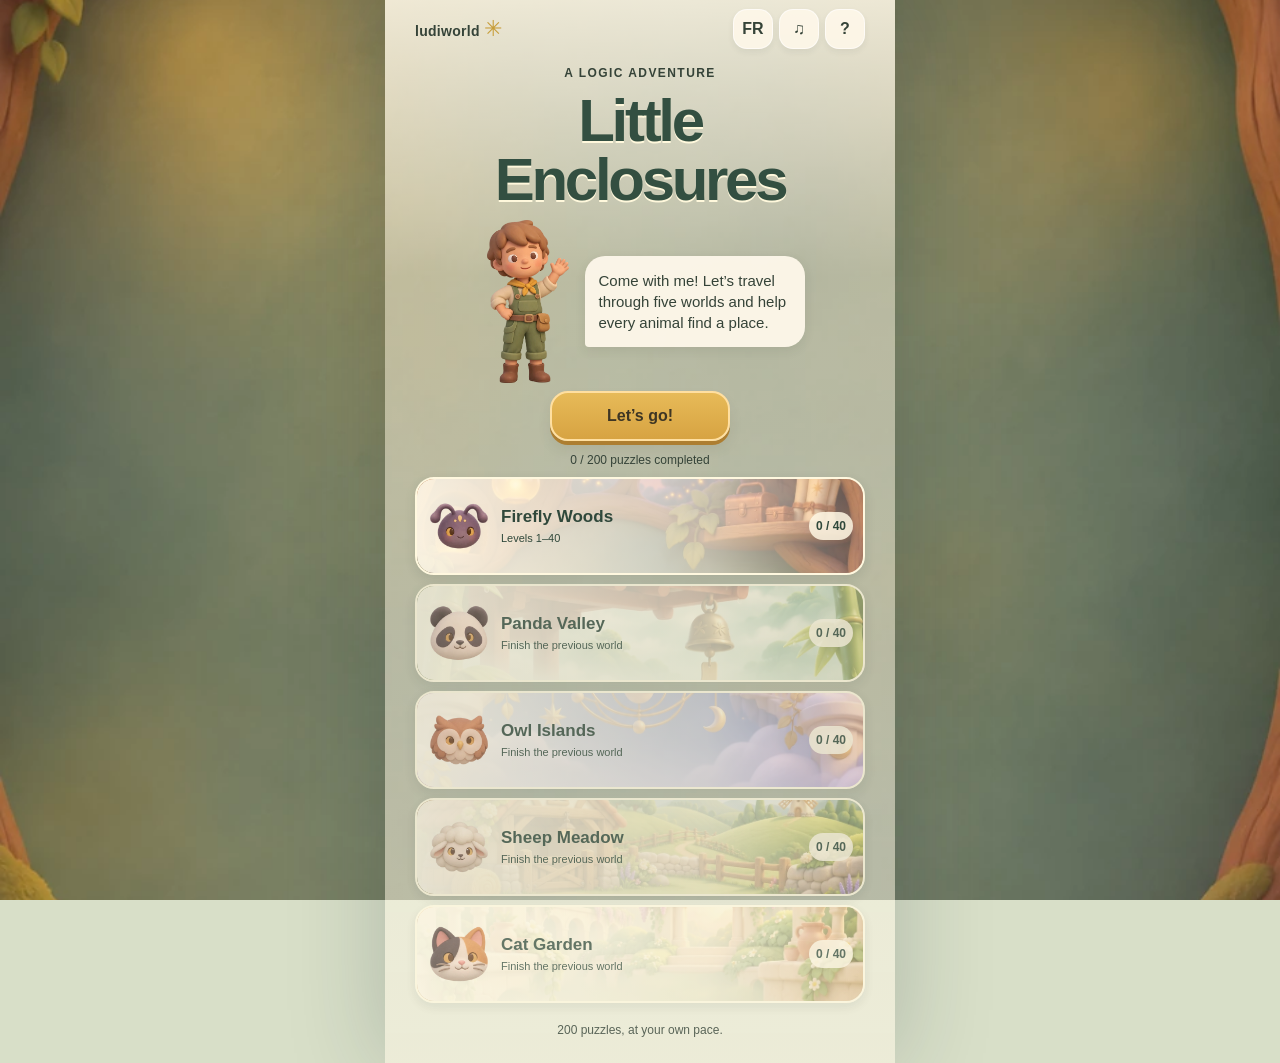
==== docs/index.html @ 740d6bfe "Les Petits Enclos : 200 puzzles, cinq mondes et quarante visages" ====
<!doctype html>
<html lang="fr">
<head>
  <meta charset="utf-8">
  <meta name="viewport" content="width=device-width,initial-scale=1,viewport-fit=cover">
  <meta name="theme-color" content="#657c62">
  <meta name="description" content="200 énigmes dans cinq mondes. Un animal par ligne, colonne et enclos.">
  <title>Les Petits Enclos · Ludiworld</title>
  <link rel="icon" href="icon-192.png">
  <link rel="apple-touch-icon" href="icon-192.png">
  <link rel="manifest" href="manifest.webmanifest">
  <link rel="stylesheet" href="style.css">
  <script defer src="ludi.js"></script>
  <script defer src="levels.js"></script>
  <script defer src="logic.js"></script>
  <script defer src="state.js"></script>
  <script defer src="app.js"></script>
</head>
<body>
  <main id="app">
    <nav class="topbar"><span class="brand">ludiworld <i aria-hidden="true">✳</i></span><div><button id="language" class="small">EN</button><button id="sound" class="small" aria-label="Son">♪</button><button id="help" class="small" aria-label="Règles">?</button></div></nav>
    <section id="home" class="screen">
      <header class="title"><p data-t="eyebrow">Une aventure de logique</p><h1 data-t="title">Les Petits<br>Enclos</h1></header>
      <div class="story"><img class="boy" src="assets/berger.webp" alt=""><p data-t="story">Viens avec moi ! On traverse cinq mondes pour aider chaque animal à trouver sa place.</p></div>
      <button id="continue" class="primary"></button><p id="total" class="total"></p>
      <div id="worlds" class="worlds"></div>
      <p class="quiet" data-t="quiet">200 énigmes, à ton rythme.</p>
    </section>
    <section id="play" class="screen" hidden>
      <header class="hud"><button id="map" class="small" aria-label="Mondes">‹</button><div><p id="worldName"></p><h1><span data-t="level">Niveau</span> <b id="number"></b><small>/ 200</small></h1></div><span id="counter"></span></header>
      <div class="rules-mini"><span data-t="row">1 par ligne</span><span data-t="column">1 par colonne</span><span data-t="region">1 par enclos</span></div>
      <p class="apart" data-t="apart">Sans se toucher, même par un coin.</p>
      <div class="board-frame"><div id="board" role="grid" aria-label="Enclos"></div></div>
      <div id="inventory" class="inventory" aria-label="Animaux à placer"></div>
      <p id="feedback" class="feedback" aria-live="polite"></p>
      <p class="gesture" data-t="gesture">Appui : × · Double appui : animal · Glisse : ×</p>
      <div class="actions"><button id="undo"><b aria-hidden="true">↶</b><span data-t="undo">Annuler</span></button><button id="reset"><b aria-hidden="true">↻</b><span data-t="reset">Reprendre</span></button><button id="hint"><b aria-hidden="true">✧</b><span data-t="hint">Indice</span></button></div>
      <div class="keeper"><img src="assets/berger.webp" alt=""><span data-t="keeper">À chacun sa petite place.</span></div>
    </section>
  </main>
  <dialog id="info"><button class="close" data-close aria-label="Fermer">×</button><div id="infoContent"></div><button class="primary" data-close data-t="ok">D’accord</button></dialog>
  <dialog id="levels"><button class="close" data-close aria-label="Fermer">×</button><h2 id="levelTitle"></h2><div id="levelList" class="level-list"></div></dialog>
  <dialog id="victory"><img class="victory-boy" src="assets/berger.webp" alt=""><h2 id="winTitle"></h2><p id="winText"></p><div id="winHeads" class="win-heads"></div><button id="next" class="primary" data-t="next">Continuer</button><button id="winMap" class="text-button" data-t="worlds">Les cinq mondes</button><button id="replay" class="text-button" data-t="reset">Reprendre</button></dialog>
  <dialog id="pause"><h2 data-t="pause">Petite pause</h2><p data-t="paused">Ta grille est gardée.</p></dialog>
  <noscript>Active JavaScript pour jouer. / Enable JavaScript to play.</noscript>
</body>
</html>
---- docs/style.css ----
:root {font-family:'Trebuchet MS','Segoe UI',sans-serif;color:#354338;background:#d8dfc8;font-synthesis:none;font-size:16px}
*{box-sizing:border-box}body{margin:0}button{font:inherit;cursor:pointer;touch-action:manipulation;-webkit-tap-highlight-color:transparent}button:disabled{opacity:.48;cursor:default}button:focus-visible{outline:3px solid #3671a3;outline-offset:2px}[hidden]{display:none!important}
body{background:#d8dfc8 url('assets/lucioles.webp') center/cover fixed}body::before{content:'';position:fixed;inset:0;background:#152b3c45;z-index:-1}
#app{max-width:510px;min-height:100dvh;margin:auto;background:linear-gradient(#fff8e6e0,#fff8e675 26%,#fff8e682);box-shadow:0 0 90px #172b3038;padding:env(safe-area-inset-top) 18px env(safe-area-inset-bottom)}
.topbar{height:58px;display:flex;justify-content:space-between;align-items:center;gap:8px}.topbar>div{display:flex;gap:6px}.brand{font-weight:bold;letter-spacing:.02em;font-size:14px}.brand i{color:#c79d38;font-size:22px;font-style:normal}.embedded .brand{visibility:hidden}.small{min-width:40px;min-height:40px;background:#fff9ebdb;border:1px solid #ffffff9c;border-radius:14px;color:#354338;font-weight:bold;box-shadow:0 3px 6px #24393212}
.screen{padding-bottom:22px}.title{text-align:center}.title p{font-size:12px;letter-spacing:.12em;text-transform:uppercase;font-weight:bold;margin:8px 0 12px}.title h1{font-size:clamp(42px,11vw,60px);line-height:.98;letter-spacing:-.055em;margin:0;color:#334f41;text-shadow:0 2px #fff8dc}
.story{display:flex;align-items:center;justify-content:center;gap:4px;max-width:390px;margin:10px auto 6px}.boy{width:105px;height:163px;object-fit:contain;align-self:end}.story p{max-width:220px;padding:14px;border-radius:20px 20px 20px 4px;background:#fff9eced;font-size:15px;line-height:1.4;box-shadow:0 4px 12px #25312415}
.primary{display:block;background:linear-gradient(#e7ba58,#d7a342);color:#3e3624;border:2px solid #ffdfa0;border-radius:18px;padding:13px 22px;font-weight:bold;min-height:50px;box-shadow:0 4px 0 #ad7e31,0 8px 14px #34291214;margin:8px auto 12px;min-width:180px}.primary:hover{filter:brightness(1.04)}.total,.quiet{font-size:12px;text-align:center}.total{margin:10px}.quiet{opacity:.8;margin:20px 0 4px}
.worlds{display:grid;gap:9px}.world-card{position:relative;background-size:cover;background-position:center 15%;height:90px;border:2px solid #fff8df;border-radius:19px;isolation:isolate;overflow:hidden;color:#30483b;display:flex;align-items:center;padding:10px;text-align:left;box-shadow:0 4px 12px #172f291c}.world-card::before{content:'';position:absolute;inset:0;z-index:-1;background:linear-gradient(90deg,#fff9e9f2,#fff9e9ad 65%,#fff9e93c)}.world-card img{width:64px;height:64px;object-fit:contain;margin-right:10px}.world-card strong{font-size:17px;display:block}.world-card small{display:block;font-size:11px;margin-top:5px}.world-card .world-progress{margin-left:auto;background:#fff7e4db;border-radius:30px;padding:7px;font-size:12px;font-weight:bold;white-space:nowrap}.world-card:disabled{opacity:.72}
.hud{display:flex;align-items:center;gap:10px;min-height:72px}.hud>div{flex:1}.hud p{font-size:11px;font-weight:bold;letter-spacing:.04em;margin:0 0 3px}.hud h1{font-size:25px;margin:0;letter-spacing:-.04em}.hud h1 small{font-size:12px;margin-left:6px;font-weight:normal;letter-spacing:0}.hud #counter{font-weight:bold;font-size:14px;background:#fff9e6de;border-radius:16px;padding:9px;white-space:nowrap}
.rules-mini{display:flex;justify-content:space-around;gap:3px;border-radius:13px;padding:11px 5px;background:#fff9e9ed;font-size:12px;font-weight:bold;box-shadow:0 3px 9px #3044390c}.apart{text-align:center;font-size:12px;font-weight:bold;margin:10px 0 12px}.board-frame{padding:7px;border-radius:19px;background:#fff8e8;border:1px solid #fffdf5;box-shadow:0 6px 0 #b9ac8c,0 10px 24px #293d3440}
#board{display:grid;grid-template-columns:repeat(var(--n),minmax(0,1fr));grid-template-rows:repeat(var(--n),minmax(0,1fr));aspect-ratio:1;border-radius:11px;overflow:hidden;touch-action:none;user-select:none;-webkit-user-select:none;position:relative}
.cell{position:relative;display:flex;align-items:center;justify-content:center;border:0;border-radius:0;min-width:0;min-height:0;padding:0;background:var(--color);box-shadow:inset 1px 1px #ffffff30,inset -1px -1px #30433812;touch-action:none;outline-offset:-3px!important}
.cell::before{content:'';position:absolute;inset:0;pointer-events:none;border-style:solid;border-color:#fff8e8;border-width:var(--edges)}.cell img{width:88%;height:88%;object-fit:contain;pointer-events:none;filter:drop-shadow(0 2px 1px #43352435)}.cell .cross{position:relative;width:30%;height:30%;pointer-events:none}.cross::before,.cross::after{content:'';position:absolute;left:43%;top:0;width:15%;height:100%;border-radius:3px;background:#4c535ac9;transform:rotate(45deg)}.cross::after{transform:rotate(-45deg)}
.inventory{display:flex;justify-content:center;gap:3px;margin:17px 0 2px;min-height:49px}.head-choice{width:clamp(32px,9vw,48px);height:48px;border:2px solid transparent;border-radius:14px;background:#fff8e596;position:relative;padding:2px;min-width:0}.head-choice img{width:100%;height:100%;object-fit:contain}.head-choice.selected{border-color:#3f7963;background:#fff7d9}.head-choice.placed{opacity:.42}.head-choice.placed::after{content:'✓';position:absolute;right:0;bottom:-1px;color:#204f37;font-size:13px;font-weight:bold;background:#fff8e9;border-radius:50%;width:17px;height:17px}
.feedback{min-height:30px;font-size:12px;line-height:1.3;text-align:center;margin:3px auto;max-width:340px;font-weight:bold}.gesture{font-size:10px;text-align:center;margin:2px 0 11px;color:#3c473f}.actions{display:flex;gap:8px;justify-content:center}.actions button{border:1px solid #fff8e7;background:#fff8e8eb;border-radius:17px;min-height:57px;flex:1;max-width:125px;display:flex;flex-direction:column;align-items:center;justify-content:center;gap:2px;box-shadow:0 4px 0 #bdaf8e;color:#3f5045;font-size:11px;font-weight:bold}.actions b{font-size:23px;line-height:1}.actions #hint{background:#f6dda1}.keeper{display:flex;align-items:center;justify-content:center;gap:9px;margin:15px 0 0;font-size:11px;font-weight:bold}.keeper img{height:65px;width:40px;object-fit:contain}.keeper span{padding:10px 12px;background:#fff8e6d9;border-radius:15px 15px 15px 0}
dialog{max-width:min(90vw,440px);width:440px;max-height:88dvh;overflow:auto;border:2px solid #fff8e3;border-radius:26px;background:#fff8e9;color:#354338;box-shadow:0 20px 90px #122b3859;padding:27px 25px 22px;text-align:center}dialog::backdrop{background:#112a3b88;backdrop-filter:blur(4px)}dialog h2{font-size:27px;line-height:1.1;letter-spacing:-.035em;margin:7px 0 18px}dialog p{font-size:15px;line-height:1.5}.close{position:absolute;top:7px;right:9px;border:0;background:transparent;font-size:29px;color:#566754;min-width:38px;min-height:38px}.rule-list{text-align:left;padding-left:23px;line-height:1.6;font-size:15px}.rule-list li{margin:10px 0}.info-note{font-size:12px!important;opacity:.8}.level-list{display:grid;grid-template-columns:repeat(5,1fr);gap:8px}.level-list button{aspect-ratio:1;border:1px solid #d7c7a6;background:#f0e6ce;border-radius:12px;color:#465846;font-weight:bold}.level-list button.done{background:#a9c8ac}.level-list button.current{border:3px solid #426c56}.victory-boy{height:155px}.win-heads{display:flex;justify-content:center;gap:2px;margin:15px 0 22px}.win-heads img{width:calc(100% / 8);max-width:48px;object-fit:contain}.text-button{display:block;margin:18px auto 0;border:0;background:transparent;text-decoration:underline;color:#47634d;font-size:13px}#pause{pointer-events:none}
@media(min-width:700px){#app{padding-left:30px;padding-right:30px}.world-card{height:98px}.title h1{font-size:60px}.hud{min-height:80px}}
@media(max-height:780px) and (max-width:600px){.topbar{height:48px}.hud{min-height:58px}.apart{margin:7px 0}.inventory{margin-top:13px;min-height:43px}.head-choice{height:42px}.keeper{display:none}.feedback{min-height:27px}.actions button{min-height:51px}.screen{padding-bottom:12px}}
@media(prefers-reduced-motion:no-preference){.cell img{animation:arrive .18s ease-out}@keyframes arrive{from{transform:scale(.8)}to{transform:scale(1)}}}
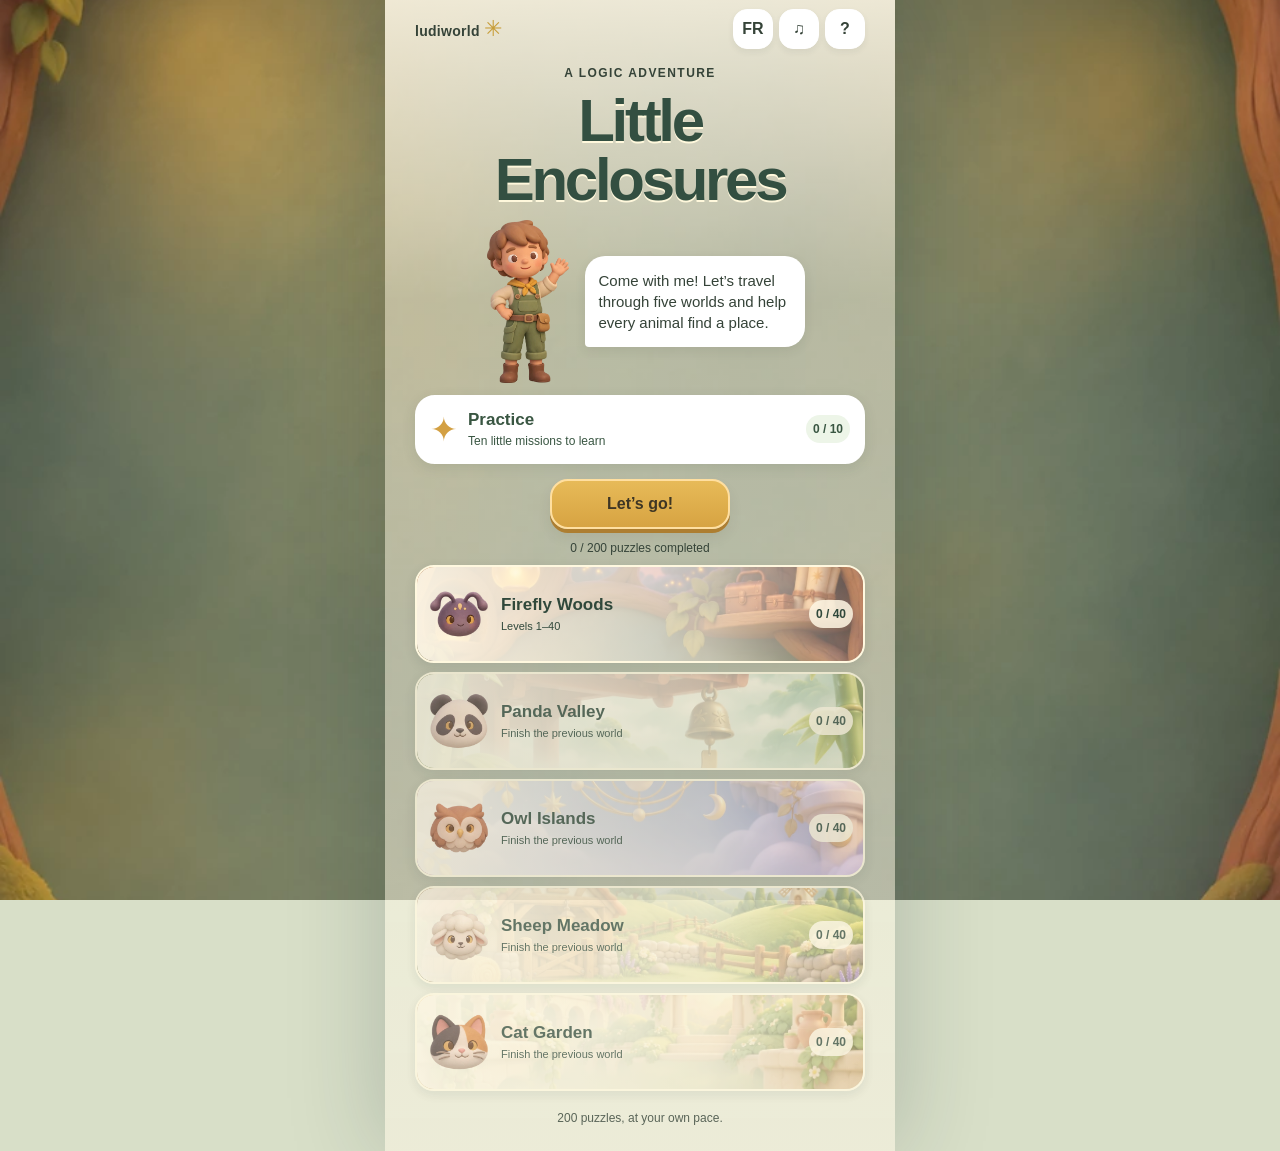
==== commit f6cf6e90: "Cases arrondies sur blanc et dix missions d'entrainement" ====
--- a/docs/index.html
+++ b/docs/index.html
@@ -14,6 +14,7 @@
   <script defer src="levels.js"></script>
   <script defer src="logic.js"></script>
   <script defer src="state.js"></script>
+  <script defer src="training.js"></script>
   <script defer src="app.js"></script>
 </head>
 <body>
@@ -22,26 +23,30 @@
     <section id="home" class="screen">
       <header class="title"><p data-t="eyebrow">Une aventure de logique</p><h1 data-t="title">Les Petits<br>Enclos</h1></header>
       <div class="story"><img class="boy" src="assets/berger.webp" alt=""><p data-t="story">Viens avec moi ! On traverse cinq mondes pour aider chaque animal à trouver sa place.</p></div>
+      <button id="training" class="training-entry"><span class="training-symbol" aria-hidden="true">✦</span><span><strong data-t="training">Entraînement</strong><small id="trainingSummary"></small></span><b id="trainingCount"></b></button>
       <button id="continue" class="primary"></button><p id="total" class="total"></p>
       <div id="worlds" class="worlds"></div>
       <p class="quiet" data-t="quiet">200 énigmes, à ton rythme.</p>
     </section>
     <section id="play" class="screen" hidden>
       <header class="hud"><button id="map" class="small" aria-label="Mondes">‹</button><div><p id="worldName"></p><h1><span data-t="level">Niveau</span> <b id="number"></b><small>/ 200</small></h1></div><span id="counter"></span></header>
-      <div class="rules-mini"><span data-t="row">1 par ligne</span><span data-t="column">1 par colonne</span><span data-t="region">1 par enclos</span></div>
+      <section id="trainingCard" class="training-card" hidden aria-live="polite"><p id="trainingProgress"></p><h2 id="trainingTitle"></h2><p id="trainingInstruction"></p><div id="trainingValidated" hidden><span data-t="missionDone">Mission réussie !</span><button id="trainingNext" class="mission-next" data-t="nextMission">Mission suivante</button></div></section>
+      <div class="run-score"><button id="starHelp" aria-label="Étoiles"><span id="stars" class="stars" aria-hidden="true"></span><span id="errors"></span><span class="score-help" aria-hidden="true">ⓘ</span></button></div>
+      <div class="rules-mini"><button data-rule="row"><span class="mini-rule row-icon" aria-hidden="true"></span><span data-t="row">1 par ligne</span></button><button data-rule="column"><span class="mini-rule column-icon" aria-hidden="true"></span><span data-t="column">1 par colonne</span></button><button data-rule="region"><span class="mini-rule region-icon" aria-hidden="true"></span><span data-t="region">1 par enclos</span></button></div>
       <p class="apart" data-t="apart">Sans se toucher, même par un coin.</p>
-      <div class="board-frame"><div id="board" role="grid" aria-label="Enclos"></div></div>
+      <div class="board-frame"><div id="board" role="grid" aria-label="Enclos"></div><div id="effects" aria-hidden="true"></div></div>
       <div id="inventory" class="inventory" aria-label="Animaux à placer"></div>
       <p id="feedback" class="feedback" aria-live="polite"></p>
-      <p class="gesture" data-t="gesture">Appui : × · Double appui : animal · Glisse : ×</p>
+      <p class="gesture" data-t="gesture">Appui long ou double : animal · Glisse : ×</p>
       <div class="actions"><button id="undo"><b aria-hidden="true">↶</b><span data-t="undo">Annuler</span></button><button id="reset"><b aria-hidden="true">↻</b><span data-t="reset">Reprendre</span></button><button id="hint"><b aria-hidden="true">✧</b><span data-t="hint">Indice</span></button></div>
       <div class="keeper"><img src="assets/berger.webp" alt=""><span data-t="keeper">À chacun sa petite place.</span></div>
     </section>
   </main>
   <dialog id="info"><button class="close" data-close aria-label="Fermer">×</button><div id="infoContent"></div><button class="primary" data-close data-t="ok">D’accord</button></dialog>
   <dialog id="levels"><button class="close" data-close aria-label="Fermer">×</button><h2 id="levelTitle"></h2><div id="levelList" class="level-list"></div></dialog>
-  <dialog id="victory"><img class="victory-boy" src="assets/berger.webp" alt=""><h2 id="winTitle"></h2><p id="winText"></p><div id="winHeads" class="win-heads"></div><button id="next" class="primary" data-t="next">Continuer</button><button id="winMap" class="text-button" data-t="worlds">Les cinq mondes</button><button id="replay" class="text-button" data-t="reset">Reprendre</button></dialog>
+  <dialog id="victory"><img class="victory-boy" src="assets/berger.webp" alt=""><h2 id="winTitle"></h2><div id="winStars" class="stars win-stars"></div><p id="winScore"></p><p id="winText"></p><div id="winHeads" class="win-heads"></div><button id="next" class="primary" data-t="next">Continuer</button><button id="winMap" class="text-button" data-t="worlds">Les cinq mondes</button><button id="replay" class="text-button" data-t="reset">Reprendre</button></dialog>
   <dialog id="pause"><h2 data-t="pause">Petite pause</h2><p data-t="paused">Ta grille est gardée.</p></dialog>
+  <dialog id="mistake" aria-labelledby="errorTitle" aria-describedby="errorRule"><span class="mistake-sign" aria-hidden="true">!</span><h2 id="errorTitle" data-t="errorTitle">Regarde la règle</h2><p id="errorMessage"></p><div id="errorDrawing" aria-hidden="true"></div><p id="errorRule"></p><button id="ackError" class="primary" data-t="errorOK">J’ai compris</button></dialog>
   <noscript>Active JavaScript pour jouer. / Enable JavaScript to play.</noscript>
 </body>
 </html>
--- a/docs/style.css
+++ b/docs/style.css
@@ -11,10 +11,132 @@
 .rules-mini{display:flex;justify-content:space-around;gap:3px;border-radius:13px;padding:11px 5px;background:#fff9e9ed;font-size:12px;font-weight:bold;box-shadow:0 3px 9px #3044390c}.apart{text-align:center;font-size:12px;font-weight:bold;margin:10px 0 12px}.board-frame{padding:7px;border-radius:19px;background:#fff8e8;border:1px solid #fffdf5;box-shadow:0 6px 0 #b9ac8c,0 10px 24px #293d3440}
 #board{display:grid;grid-template-columns:repeat(var(--n),minmax(0,1fr));grid-template-rows:repeat(var(--n),minmax(0,1fr));aspect-ratio:1;border-radius:11px;overflow:hidden;touch-action:none;user-select:none;-webkit-user-select:none;position:relative}
 .cell{position:relative;display:flex;align-items:center;justify-content:center;border:0;border-radius:0;min-width:0;min-height:0;padding:0;background:var(--color);box-shadow:inset 1px 1px #ffffff30,inset -1px -1px #30433812;touch-action:none;outline-offset:-3px!important}
-.cell::before{content:'';position:absolute;inset:0;pointer-events:none;border-style:solid;border-color:#fff8e8;border-width:var(--edges)}.cell img{width:88%;height:88%;object-fit:contain;pointer-events:none;filter:drop-shadow(0 2px 1px #43352435)}.cell .cross{position:relative;width:30%;height:30%;pointer-events:none}.cross::before,.cross::after{content:'';position:absolute;left:43%;top:0;width:15%;height:100%;border-radius:3px;background:#4c535ac9;transform:rotate(45deg)}.cross::after{transform:rotate(-45deg)}
+.cell img{width:88%;height:88%;object-fit:contain;pointer-events:none;filter:drop-shadow(0 2px 1px #43352435)}.cell .cross{position:relative;width:30%;height:30%;pointer-events:none}.cross::before,.cross::after{content:'';position:absolute;left:43%;top:0;width:15%;height:100%;border-radius:3px;background:#4c535ac9;transform:rotate(45deg)}.cross::after{transform:rotate(-45deg)}
 .inventory{display:flex;justify-content:center;gap:3px;margin:17px 0 2px;min-height:49px}.head-choice{width:clamp(32px,9vw,48px);height:48px;border:2px solid transparent;border-radius:14px;background:#fff8e596;position:relative;padding:2px;min-width:0}.head-choice img{width:100%;height:100%;object-fit:contain}.head-choice.selected{border-color:#3f7963;background:#fff7d9}.head-choice.placed{opacity:.42}.head-choice.placed::after{content:'✓';position:absolute;right:0;bottom:-1px;color:#204f37;font-size:13px;font-weight:bold;background:#fff8e9;border-radius:50%;width:17px;height:17px}
 .feedback{min-height:30px;font-size:12px;line-height:1.3;text-align:center;margin:3px auto;max-width:340px;font-weight:bold}.gesture{font-size:10px;text-align:center;margin:2px 0 11px;color:#3c473f}.actions{display:flex;gap:8px;justify-content:center}.actions button{border:1px solid #fff8e7;background:#fff8e8eb;border-radius:17px;min-height:57px;flex:1;max-width:125px;display:flex;flex-direction:column;align-items:center;justify-content:center;gap:2px;box-shadow:0 4px 0 #bdaf8e;color:#3f5045;font-size:11px;font-weight:bold}.actions b{font-size:23px;line-height:1}.actions #hint{background:#f6dda1}.keeper{display:flex;align-items:center;justify-content:center;gap:9px;margin:15px 0 0;font-size:11px;font-weight:bold}.keeper img{height:65px;width:40px;object-fit:contain}.keeper span{padding:10px 12px;background:#fff8e6d9;border-radius:15px 15px 15px 0}
 dialog{max-width:min(90vw,440px);width:440px;max-height:88dvh;overflow:auto;border:2px solid #fff8e3;border-radius:26px;background:#fff8e9;color:#354338;box-shadow:0 20px 90px #122b3859;padding:27px 25px 22px;text-align:center}dialog::backdrop{background:#112a3b88;backdrop-filter:blur(4px)}dialog h2{font-size:27px;line-height:1.1;letter-spacing:-.035em;margin:7px 0 18px}dialog p{font-size:15px;line-height:1.5}.close{position:absolute;top:7px;right:9px;border:0;background:transparent;font-size:29px;color:#566754;min-width:38px;min-height:38px}.rule-list{text-align:left;padding-left:23px;line-height:1.6;font-size:15px}.rule-list li{margin:10px 0}.info-note{font-size:12px!important;opacity:.8}.level-list{display:grid;grid-template-columns:repeat(5,1fr);gap:8px}.level-list button{aspect-ratio:1;border:1px solid #d7c7a6;background:#f0e6ce;border-radius:12px;color:#465846;font-weight:bold}.level-list button.done{background:#a9c8ac}.level-list button.current{border:3px solid #426c56}.victory-boy{height:155px}.win-heads{display:flex;justify-content:center;gap:2px;margin:15px 0 22px}.win-heads img{width:calc(100% / 8);max-width:48px;object-fit:contain}.text-button{display:block;margin:18px auto 0;border:0;background:transparent;text-decoration:underline;color:#47634d;font-size:13px}#pause{pointer-events:none}
 @media(min-width:700px){#app{padding-left:30px;padding-right:30px}.world-card{height:98px}.title h1{font-size:60px}.hud{min-height:80px}}
 @media(max-height:780px) and (max-width:600px){.topbar{height:48px}.hud{min-height:58px}.apart{margin:7px 0}.inventory{margin-top:13px;min-height:43px}.head-choice{height:42px}.keeper{display:none}.feedback{min-height:27px}.actions button{min-height:51px}.screen{padding-bottom:12px}}
 @media(prefers-reduced-motion:no-preference){.cell img{animation:arrive .18s ease-out}@keyframes arrive{from{transform:scale(.8)}to{transform:scale(1)}}}
+
+/* Un même contour opaque pour toutes les cases. */
+#board{isolation:isolate;background:#617765}
+.cell{box-shadow:inset 0 0 0 1px #71816c}
+.cell img{z-index:1;width:91%;height:91%}
+.cell:active{filter:brightness(1.045)}
+.cell.error-attempt{background:linear-gradient(#ff8e7a99,#ffb29b70),var(--color)}
+.cell:focus-visible{z-index:3}
+.cell .cross{z-index:1;width:32%;height:32%}
+.cross::before,.cross::after{background:#42574dda;box-shadow:0 1px #fff6}
+.board-frame{position:relative}
+#effects{position:absolute;inset:0;pointer-events:none;z-index:5;overflow:visible}
+.cell-effect{position:absolute;display:grid;place-items:center;pointer-events:none}
+.ghost-head{width:78%;height:78%;object-fit:contain;opacity:.6;filter:sepia(.2)}
+.error-badge{position:absolute;right:4%;top:3%;width:24px;height:24px;border-radius:50%;background:#a84439;color:#fff9ea;border:2px solid #fff9ea;text-align:center;line-height:20px;font-size:16px;box-shadow:0 2px 4px #42262945}
+.success-ring{position:absolute;inset:5%;border:3px solid #fff6af;border-radius:50%;box-shadow:0 0 0 2px #75a16c55}
+.spark{position:absolute;left:50%;top:50%;width:6px;height:6px;margin:-3px;border-radius:2px;background:#ffe495;box-shadow:0 0 2px #fff8d7;transform:rotate(var(--angle)) translateX(var(--distance))}
+.hold-indicator{position:absolute;width:88%;height:88%;inset:6%;z-index:4;overflow:visible;pointer-events:none;transform:rotate(-90deg)}
+.hold-indicator circle{fill:none;stroke-width:4}
+.hold-track{stroke:#fff8ddbb}.hold-progress{stroke:#3d775a;stroke-dasharray:1;stroke-dashoffset:0;animation:hold-progress var(--hold-fill,300ms) linear}
+.holding{filter:brightness(1.06)}
+.run-score{display:flex;justify-content:center;margin:-3px 0 7px;min-height:29px}
+#starHelp{display:flex;align-items:center;justify-content:center;gap:10px;padding:3px 11px;border:1px solid #fffae7;background:#fff9e4e8;border-radius:30px;min-height:29px;color:#4e5e48;font-size:11px;font-weight:bold}
+.stars{display:inline-flex;gap:3px;line-height:1;color:#d69b28;font-size:24px;white-space:nowrap}
+.star{display:inline-block;-webkit-text-stroke:.55px #906c29;filter:drop-shadow(0 1px 0 #fff8cc)}
+.star.empty{color:#c6c8b9;-webkit-text-stroke:.55px #8f9d89;filter:none}
+.score-help{font-size:14px;opacity:.7}
+.rules-mini{padding:5px 3px;gap:4px}
+.rules-mini button{display:flex;align-items:center;justify-content:center;gap:4px;flex:1;background:transparent;border:0;color:inherit;padding:2px 0;min-height:34px;font-weight:bold;font-size:11px}
+.mini-rule{display:inline-flex;width:24px;height:24px;flex-shrink:0}.mini-rule svg{width:100%;height:100%}
+.apart{margin:7px 0 10px}
+.feedback{display:flex;align-items:center;justify-content:center;min-height:34px;max-width:none;border-radius:13px;padding:4px 8px;font-size:12px;margin:4px 0;transition:background-color .12s,color .12s}
+.feedback[data-tone=error]{background:#fff0e6ef;color:#9b342e;box-shadow:inset 0 0 0 1px #b2533a69;font-size:16px;line-height:1.35;min-height:50px}
+.feedback[data-tone=error]::before{content:'!';display:grid;place-items:center;width:20px;height:20px;flex-shrink:0;margin-right:7px;border-radius:50%;background:#a84439;color:#fff7e8}
+.feedback[data-tone=success]{background:#e8f5d8ed;color:#3d6b42;box-shadow:inset 0 0 0 1px #7499665c}
+.feedback[data-tone=success]::before{content:'✓';margin-right:6px;font-weight:bold;font-size:17px}
+.gesture{font-size:11px;line-height:1.35;margin:4px 0 11px}
+.head-choice{transition:transform .13s,background-color .13s,opacity .16s}
+.head-choice.selected{transform:translateY(-3px);box-shadow:0 3px 0 #4b765b33}
+.head-choice.placed{transform:scale(.9)}
+.level-list button{display:flex;flex-direction:column;justify-content:center;align-items:center;gap:2px}.level-list small{font-size:10px}.level-stars{color:#906921;letter-spacing:1px}
+.win-stars{font-size:47px;display:flex;justify-content:center;gap:9px;margin:12px auto}.star-example{font-size:35px}
+#winScore{font-size:13px;margin:0 0 15px}
+.rule-cards{display:grid;grid-template-columns:1fr 1fr;gap:10px;margin:16px 0 22px}
+.rule-cards section{background:#eee7d6;border-radius:15px;padding:9px 7px}
+.rule-cards h3{font-size:13px;margin:1px 0 8px}.rule-cards p{font-size:12px;line-height:1.35;margin:8px 0 2px}
+.rule-drawing{display:grid;grid-template-columns:repeat(4,1fr);grid-template-rows:repeat(4,1fr);width:min(100%,110px);aspect-ratio:1;position:relative;margin:auto;border:2px solid #71816a;border-radius:7px;overflow:hidden;background:#65775d;gap:1px}
+.rule-drawing i{background:#f8f0db;display:grid;place-items:center;min-width:0;min-height:0;font-style:normal}.rule-drawing .rule-active{background:#a9c8aa}.rule-drawing.region .rule-active{background:#dfb767}.rule-drawing .rule-animal{position:relative}.rule-drawing img{width:96%;height:96%;object-fit:contain}.rule-drawing span{font-size:20px;color:#506e56;line-height:1}
+.rule-drawing.touch .rule-active{background:#edaf96}.touch-no{position:absolute;left:43%;top:43%;background:#a84439;border-radius:50%;width:19px;height:19px;font-size:14px;line-height:19px;color:#fff7e4;box-shadow:0 0 0 2px #fff4dc}
+.gesture-drawings{display:flex;gap:7px;justify-content:center;margin:13px 0}.gesture-drawings>span{flex:1;font-size:11px;background:#eee7d6;border-radius:13px;padding:9px 3px}.gesture-drawings b{display:block;font-size:24px;color:#497259;margin-bottom:5px}
+.primary,.small,.actions button,.world-card,.level-list button{transition:transform .1s,filter .1s,box-shadow .1s}
+button:active:not(:disabled){transform:translateY(2px) scale(.98)}.cell:active:not(:disabled){transform:none}
+@keyframes hold-progress{from{stroke-dashoffset:1}to{stroke-dashoffset:0}}
+@media(prefers-reduced-motion:no-preference){
+  .cell img{animation:animal-plop .32s cubic-bezier(.2,.7,.3,1.25)}
+  .cross{animation:cross-pop .14s ease-out}
+  .cell-effect.error{animation:error-wiggle .34s ease-in-out,fx-fade .7s ease-out forwards}
+  .success-ring{animation:success-ring .5s ease-out forwards}
+  .spark{animation:spark-out .55s ease-out forwards}
+  .win-stars .star{animation:star-pop .5s cubic-bezier(.2,.7,.3,1.4) both}
+  .win-stars .star:nth-child(2){animation-delay:.1s}.win-stars .star:nth-child(3){animation-delay:.2s}
+  #victory[open]{animation:victory-in .28s ease-out}
+}
+@keyframes animal-plop{0%{transform:scale(.55,.7) translateY(-7px)}60%{transform:scale(1.1,.93)}100%{transform:scale(1)}}
+@keyframes cross-pop{from{transform:scale(.65);opacity:.4}to{transform:scale(1);opacity:1}}
+@keyframes error-wiggle{0%,100%{transform:translateX(0)}25%{transform:translateX(-4px) rotate(-5deg)}75%{transform:translateX(4px) rotate(5deg)}}
+@keyframes fx-fade{0%,65%{opacity:1}100%{opacity:0}}
+@keyframes success-ring{from{transform:scale(.65);opacity:1}to{transform:scale(1.35);opacity:0}}
+@keyframes spark-out{from{transform:rotate(var(--angle)) translateX(8px) scale(.7);opacity:1}to{transform:rotate(var(--angle)) translateX(var(--distance)) scale(.2);opacity:0}}
+@keyframes star-pop{from{transform:scale(.2) rotate(-15deg);opacity:0}to{transform:scale(1);opacity:1}}
+@keyframes victory-in{from{transform:translateY(12px) scale(.97);opacity:0}to{transform:none;opacity:1}}
+@media(max-height:920px){.keeper{display:none}}
+@media(max-height:800px){.topbar{height:46px}.hud{min-height:57px}.inventory{margin-top:13px;min-height:43px}.head-choice{height:42px}.screen{padding-bottom:12px}}
+@media(max-height:720px){.run-score{margin-bottom:4px}.hud{min-height:51px}.apart{margin:5px 0 7px}.inventory{margin-top:12px}.gesture{margin:1px 0 7px;font-size:10px}.actions button{min-height:48px}.board-frame{width:min(100%,calc(100dvh - 325px));margin-inline:auto}.rules-mini{padding:2px}.feedback{min-height:33px}.head-choice{height:38px}}
+@media(max-width:360px){#app{padding-left:12px;padding-right:12px}.rules-mini button{font-size:10px;gap:2px}.mini-rule{width:22px;height:22px}.hud h1{font-size:23px}.world-card strong{font-size:15px}}
+@media(prefers-reduced-motion:reduce){*,*::before,*::after{scroll-behavior:auto!important;transition:none!important}.hold-progress{animation:none}.spark{display:none}.cell-effect{opacity:.85}}
+@media(max-height:700px) and (orientation:portrait){
+  .topbar{height:40px}.small{min-height:35px;min-width:36px}.hud{min-height:45px}.hud h1{font-size:22px}.hud p{font-size:10px}.run-score{margin-bottom:3px}.rules-mini button{min-height:25px}.mini-rule{width:20px;height:20px}.apart{font-size:10px;margin:4px 0 6px}.board-frame{width:min(100%,calc(100dvh - 305px))}.inventory{min-height:36px;margin:11px 0 0}.head-choice{height:36px}.gesture{display:none}.actions button{min-height:44px}.feedback{margin:4px 0 8px;font-size:11px}
+}
+@media(orientation:landscape) and (max-height:600px) and (min-width:600px){
+  #app{max-width:900px;padding-inline:20px}.topbar{height:44px}#play{display:grid;grid-template-columns:minmax(230px,1fr) minmax(260px,1fr);column-gap:24px;padding-bottom:8px;align-items:start}.hud{grid-column:2;grid-row:1;min-height:42px}.run-score{grid-column:2;grid-row:2;margin:0 0 4px}.rules-mini{grid-column:2;grid-row:3;padding:2px}.rules-mini button{min-height:27px}.apart{grid-column:2;grid-row:4;margin:4px 0}.board-frame{grid-column:1;grid-row:1/span 9;width:min(100%,calc(100dvh - 75px));align-self:start}.inventory{grid-column:2;grid-row:5;margin:7px 0 0;min-height:38px}.head-choice{height:38px}.feedback{grid-column:2;grid-row:6;margin:4px 0;min-height:34px}.gesture{grid-column:2;grid-row:7;margin:1px 0 7px}.actions{grid-column:2;grid-row:8}.actions button{min-height:46px}.keeper{display:none}
+}
+#mistake{border-color:#fff4d9;padding:26px 24px 22px}
+.mistake-sign{display:grid;place-items:center;width:45px;height:45px;margin:0 auto 13px;border-radius:50%;background:#b35b42;color:#fff8e9;font-size:29px;font-weight:bold;box-shadow:0 3px 0 #864a3930}
+#mistake h2{font-size:29px;margin:0 0 12px}
+#errorMessage{font-size:17px;line-height:1.4;margin:0 0 18px;color:#6a5544}
+#mistake #errorRule{font-size:24px;font-weight:bold;line-height:1.35;color:#354f3d;margin:18px 0 23px}
+#errorDrawing:empty{display:none}
+#errorDrawing .rule-drawing{width:124px}
+#mistake .primary{width:100%;font-size:18px;min-height:54px;margin-bottom:5px}
+@media(max-height:650px){#mistake{padding:18px 20px}.mistake-sign{width:35px;height:35px;font-size:24px;margin-bottom:9px}#mistake h2{font-size:25px}#mistake #errorRule{font-size:22px;margin:12px 0 18px}#errorMessage{font-size:15px;margin-bottom:12px}#errorDrawing .rule-drawing{width:94px}}
+
+/* Des carreaux doux et des espaces blancs, sans trait de séparation. */
+.board-frame{padding:10px;background:#fff;border:0;border-radius:25px;box-shadow:0 5px 20px #28423324}
+#board{gap:clamp(4px,1.5vw,8px);background:#fff;border-radius:15px}
+.cell{border-radius:clamp(6px,2vw,13px);box-shadow:none}
+.cell img{width:94%;height:94%}
+.cell .cross{width:35%;height:35%}
+.small,.rules-mini,.head-choice,.actions button,dialog,.story p,.keeper span,#starHelp,.hud #counter{background-color:#fff;border-color:#fff}
+.actions #hint{background:#fff}.actions button{box-shadow:0 3px 8px #28423316}
+.head-choice.selected{background:#fff;box-shadow:0 0 0 2px #78a17e33}
+.head-choice.placed::after{background:#fff}
+.rule-drawing{border:0;background:#fff;gap:3px;padding:3px;border-radius:10px}
+.rule-drawing i{background:#edf3eb;border-radius:4px}
+.gesture-drawings>span,.rule-cards section{background:#f4f8f1}
+#mistake{border-color:#fff}
+.training-entry{display:flex;align-items:center;gap:10px;width:100%;margin:12px 0 15px;padding:13px;border:2px solid #fff;border-radius:20px;background:#fff;color:#395642;text-align:left;box-shadow:0 4px 14px #2842331b}
+.training-entry strong,.training-entry small{display:block}.training-entry strong{font-size:17px}.training-entry small{font-size:12px;margin-top:4px}.training-entry>b{margin-left:auto;white-space:nowrap;font-size:12px;padding:7px;background:#edf5e8;border-radius:20px}.training-symbol{font-size:33px;color:#d3a043}
+.training-card{background:#fff;border-radius:20px;padding:12px 15px;margin:4px 0 13px;box-shadow:0 4px 12px #28423315}
+#trainingProgress{font-size:11px;font-weight:bold;letter-spacing:.06em;text-transform:uppercase;color:#6a805f;margin:0 0 5px}
+#trainingTitle{font-size:21px;line-height:1.15;letter-spacing:-.03em;margin:0 0 6px}
+#trainingInstruction{font-size:14px;line-height:1.4;margin:0;min-height:40px}
+#trainingValidated{display:flex;align-items:center;justify-content:space-between;gap:8px;min-height:42px}
+#trainingValidated>span{font-size:13px;font-weight:bold;color:#477347}#trainingValidated>span::before{content:'✓ ';font-size:19px}
+.mission-next{min-height:42px;border:0;border-radius:13px;padding:9px 12px;background:#e4b65b;color:#423a26;font-size:13px;font-weight:bold}
+.training-card.done{background:#f7fff3}
+.training-mode .run-score,.training-mode .rules-mini,.training-mode .apart,.training-mode .gesture,.training-mode .keeper{display:none}
+.training-mode.training-basics #hint{display:none}
+.training-mode .cell.training-focus{box-shadow:inset 0 0 0 3px #bf9345}
+.training-mode .cell.training-focus::after{content:'';position:absolute;inset:4px;border:1px dashed #fff9db;border-radius:9px;pointer-events:none}
+@media(max-height:720px) and (orientation:portrait){.training-mode .board-frame{width:min(100%,calc(100dvh - 340px))}.training-card{padding:10px 12px;margin-bottom:10px}#trainingTitle{font-size:18px}#trainingInstruction{font-size:12px;min-height:36px}.training-mode .feedback{min-height:26px}}
+@media(orientation:landscape) and (max-height:600px) and (min-width:600px){.training-card{grid-column:2;grid-row:2/span 3;margin:3px 0 7px;padding:9px 12px}#trainingInstruction{font-size:12px;min-height:34px}#trainingTitle{font-size:18px}.training-mode .inventory{grid-row:5}.training-mode .feedback{grid-row:6}.training-mode .actions{grid-row:8}}
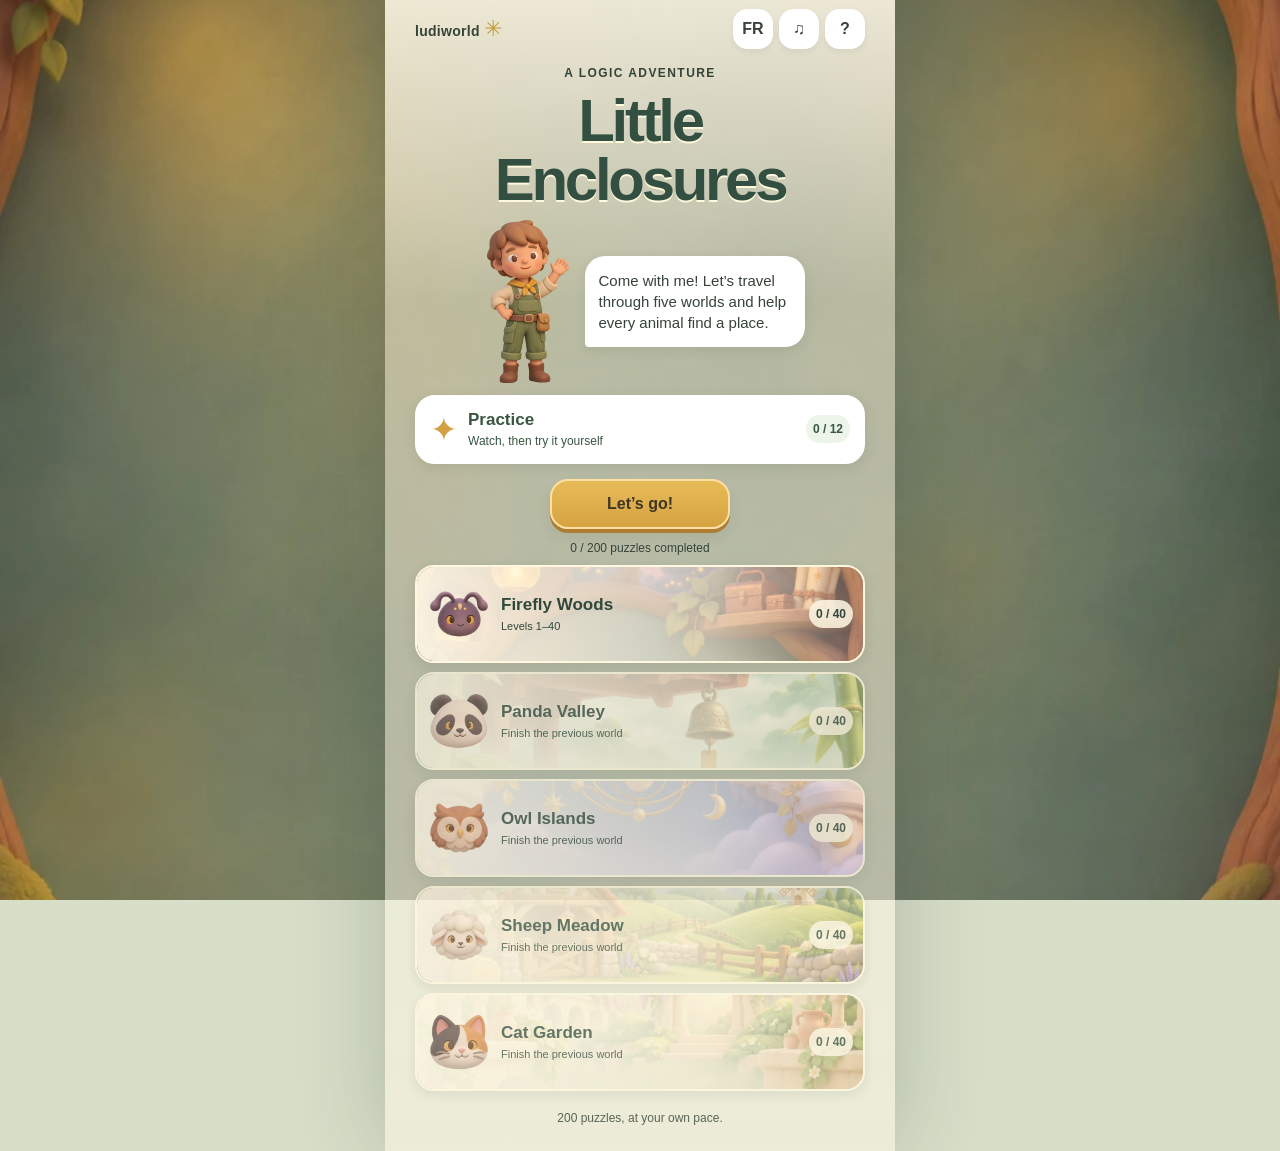
==== commit 2a3a2646: "Double tap uniquement et tutoriel guide sur grilles progressives" ====
--- a/docs/index.html
+++ b/docs/index.html
@@ -30,11 +30,11 @@
     </section>
     <section id="play" class="screen" hidden>
       <header class="hud"><button id="map" class="small" aria-label="Mondes">‹</button><div><p id="worldName"></p><h1><span data-t="level">Niveau</span> <b id="number"></b><small>/ 200</small></h1></div><span id="counter"></span></header>
-      <section id="trainingCard" class="training-card" hidden aria-live="polite"><p id="trainingProgress"></p><h2 id="trainingTitle"></h2><p id="trainingInstruction"></p><div id="trainingValidated" hidden><span data-t="missionDone">Mission réussie !</span><button id="trainingNext" class="mission-next" data-t="nextMission">Mission suivante</button></div></section>
+      <section id="trainingCard" class="training-card" hidden aria-live="polite"><p id="trainingProgress"></p><h2 id="trainingTitle"></h2><p id="trainingInstruction"></p><button id="trainingTry" class="mission-next" hidden>À toi de jouer</button><div id="trainingValidated" hidden><span data-t="missionDone">Mission réussie !</span><button id="trainingNext" class="mission-next" data-t="nextMission">Mission suivante</button></div></section>
       <div class="run-score"><button id="starHelp" aria-label="Étoiles"><span id="stars" class="stars" aria-hidden="true"></span><span id="errors"></span><span class="score-help" aria-hidden="true">ⓘ</span></button></div>
       <div class="rules-mini"><button data-rule="row"><span class="mini-rule row-icon" aria-hidden="true"></span><span data-t="row">1 par ligne</span></button><button data-rule="column"><span class="mini-rule column-icon" aria-hidden="true"></span><span data-t="column">1 par colonne</span></button><button data-rule="region"><span class="mini-rule region-icon" aria-hidden="true"></span><span data-t="region">1 par enclos</span></button></div>
       <p class="apart" data-t="apart">Sans se toucher, même par un coin.</p>
-      <div class="board-frame"><div id="board" role="grid" aria-label="Enclos"></div><div id="effects" aria-hidden="true"></div></div>
+      <div class="board-frame"><div id="board" role="grid" aria-label="Enclos"></div><div id="effects" aria-hidden="true"></div><div id="guideLayer" aria-hidden="true"></div></div>
       <div id="inventory" class="inventory" aria-label="Animaux à placer"></div>
       <p id="feedback" class="feedback" aria-live="polite"></p>
       <p class="gesture" data-t="gesture">Appui long ou double : animal · Glisse : ×</p>
--- a/docs/style.css
+++ b/docs/style.css
@@ -9,7 +9,7 @@
 .worlds{display:grid;gap:9px}.world-card{position:relative;background-size:cover;background-position:center 15%;height:90px;border:2px solid #fff8df;border-radius:19px;isolation:isolate;overflow:hidden;color:#30483b;display:flex;align-items:center;padding:10px;text-align:left;box-shadow:0 4px 12px #172f291c}.world-card::before{content:'';position:absolute;inset:0;z-index:-1;background:linear-gradient(90deg,#fff9e9f2,#fff9e9ad 65%,#fff9e93c)}.world-card img{width:64px;height:64px;object-fit:contain;margin-right:10px}.world-card strong{font-size:17px;display:block}.world-card small{display:block;font-size:11px;margin-top:5px}.world-card .world-progress{margin-left:auto;background:#fff7e4db;border-radius:30px;padding:7px;font-size:12px;font-weight:bold;white-space:nowrap}.world-card:disabled{opacity:.72}
 .hud{display:flex;align-items:center;gap:10px;min-height:72px}.hud>div{flex:1}.hud p{font-size:11px;font-weight:bold;letter-spacing:.04em;margin:0 0 3px}.hud h1{font-size:25px;margin:0;letter-spacing:-.04em}.hud h1 small{font-size:12px;margin-left:6px;font-weight:normal;letter-spacing:0}.hud #counter{font-weight:bold;font-size:14px;background:#fff9e6de;border-radius:16px;padding:9px;white-space:nowrap}
 .rules-mini{display:flex;justify-content:space-around;gap:3px;border-radius:13px;padding:11px 5px;background:#fff9e9ed;font-size:12px;font-weight:bold;box-shadow:0 3px 9px #3044390c}.apart{text-align:center;font-size:12px;font-weight:bold;margin:10px 0 12px}.board-frame{padding:7px;border-radius:19px;background:#fff8e8;border:1px solid #fffdf5;box-shadow:0 6px 0 #b9ac8c,0 10px 24px #293d3440}
-#board{display:grid;grid-template-columns:repeat(var(--n),minmax(0,1fr));grid-template-rows:repeat(var(--n),minmax(0,1fr));aspect-ratio:1;border-radius:11px;overflow:hidden;touch-action:none;user-select:none;-webkit-user-select:none;position:relative}
+#board{display:grid;grid-template-columns:repeat(var(--n),minmax(0,1fr));grid-template-rows:repeat(var(--rows,var(--n)),minmax(0,1fr));aspect-ratio:var(--n) / var(--rows,var(--n));border-radius:11px;overflow:hidden;touch-action:none;user-select:none;-webkit-user-select:none;position:relative}
 .cell{position:relative;display:flex;align-items:center;justify-content:center;border:0;border-radius:0;min-width:0;min-height:0;padding:0;background:var(--color);box-shadow:inset 1px 1px #ffffff30,inset -1px -1px #30433812;touch-action:none;outline-offset:-3px!important}
 .cell img{width:88%;height:88%;object-fit:contain;pointer-events:none;filter:drop-shadow(0 2px 1px #43352435)}.cell .cross{position:relative;width:30%;height:30%;pointer-events:none}.cross::before,.cross::after{content:'';position:absolute;left:43%;top:0;width:15%;height:100%;border-radius:3px;background:#4c535ac9;transform:rotate(45deg)}.cross::after{transform:rotate(-45deg)}
 .inventory{display:flex;justify-content:center;gap:3px;margin:17px 0 2px;min-height:49px}.head-choice{width:clamp(32px,9vw,48px);height:48px;border:2px solid transparent;border-radius:14px;background:#fff8e596;position:relative;padding:2px;min-width:0}.head-choice img{width:100%;height:100%;object-fit:contain}.head-choice.selected{border-color:#3f7963;background:#fff7d9}.head-choice.placed{opacity:.42}.head-choice.placed::after{content:'✓';position:absolute;right:0;bottom:-1px;color:#204f37;font-size:13px;font-weight:bold;background:#fff8e9;border-radius:50%;width:17px;height:17px}
@@ -138,5 +138,31 @@
 .training-mode.training-basics #hint{display:none}
 .training-mode .cell.training-focus{box-shadow:inset 0 0 0 3px #bf9345}
 .training-mode .cell.training-focus::after{content:'';position:absolute;inset:4px;border:1px dashed #fff9db;border-radius:9px;pointer-events:none}
-@media(max-height:720px) and (orientation:portrait){.training-mode .board-frame{width:min(100%,calc(100dvh - 340px))}.training-card{padding:10px 12px;margin-bottom:10px}#trainingTitle{font-size:18px}#trainingInstruction{font-size:12px;min-height:36px}.training-mode .feedback{min-height:26px}}
+@media(max-height:720px) and (orientation:portrait){.training-mode .board-frame{width:min(100%,calc(100dvh - 350px))}.training-card{padding:10px 12px;margin-bottom:10px}#trainingTitle{font-size:18px}#trainingInstruction{font-size:12px;min-height:36px}.training-mode .feedback{min-height:26px}}
 @media(orientation:landscape) and (max-height:600px) and (min-width:600px){.training-card{grid-column:2;grid-row:2/span 3;margin:3px 0 7px;padding:9px 12px}#trainingInstruction{font-size:12px;min-height:34px}#trainingTitle{font-size:18px}.training-mode .inventory{grid-row:5}.training-mode .feedback{grid-row:6}.training-mode .actions{grid-row:8}}
+
+/* Une démonstration, puis un essai sur une petite grille dédiée. */
+.training-mode .board-frame{width:min(100%,calc(min(300px,100dvh - 390px)*var(--ratio) + 20px));margin:42px auto 14px;flex-shrink:0}
+.training-mode .cell.training-focus{box-shadow:inset 0 0 0 3px #d5a132}
+.training-mode .cell[aria-disabled=true]:not(.training-focus){opacity:.6}
+.training-mode .cell.demo-muted img,.training-mode .cell.demo-muted .cross{opacity:0}
+#guideLayer{position:absolute;inset:0;pointer-events:none;z-index:8;overflow:visible}
+.guide-arrow{position:absolute;width:50px;height:70px;filter:drop-shadow(0 3px 2px #694e242d)}
+.guide-arrow svg{width:100%;height:100%;display:block}
+.guide-hand{position:absolute;display:flex;align-items:center;justify-content:center;font-size:38px;line-height:1;text-shadow:0 2px #fff;z-index:2}
+.guide-result{position:absolute;display:grid;place-items:center}
+.guide-result img{width:78%;height:78%;object-fit:contain}
+.guide-result>span{font-size:32px;color:#42574d;font-weight:bold}
+#trainingTry{margin-top:10px;min-height:42px;display:block;width:100%;font-size:16px}
+#trainingTry:disabled{background:#eef5e9;color:#527047;opacity:1}
+.training-mode .training-card{margin-bottom:0}
+.training-mode #trainingProgress{font-size:12px;color:#527047}
+.training-mode #trainingInstruction{font-size:15px;min-height:42px}
+.training-mode .inventory{display:none}
+.training-mode:not([data-lesson-id=undo]):not([data-lesson-id=finish]) #undo{display:none}
+.training-mode:not([data-lesson-id=finish]) #hint{display:none}
+.training-mode .guide-undo{outline:4px solid #e4b343;outline-offset:3px}
+.feedback[data-tone=guide]{font-size:15px;line-height:1.35;color:#3c6349;background:#fffffff2;box-shadow:inset 0 0 0 1px #dceacb;padding:8px;min-height:40px}
+@media(prefers-reduced-motion:no-preference){.guide-arrow{animation:guide-bob .85s ease-in-out infinite alternate}@keyframes guide-bob{from{translate:0 -4px}to{translate:0 3px}}}
+@media(max-height:720px) and (orientation:portrait){.training-mode .board-frame{width:min(100%,calc(min(240px,100dvh - 390px)*var(--ratio) + 20px));margin-top:36px;margin-bottom:9px}.training-mode #trainingInstruction{font-size:13px;min-height:38px}.training-mode .feedback{font-size:12px;min-height:28px}.training-mode .guide-hand{font-size:31px}.training-mode .guide-arrow{width:44px;height:62px}}
+@media(orientation:landscape) and (max-height:600px) and (min-width:600px){.training-mode .board-frame{width:min(100%,calc((100dvh - 120px)*var(--ratio) + 20px));margin-top:50px;grid-row:1/span 9}.training-mode #trainingInstruction{font-size:12px;min-height:30px}.training-mode .feedback{font-size:12px;min-height:30px}#trainingTry{min-height:36px;font-size:14px;margin-top:5px}.training-mode .inventory{margin-top:4px}.training-mode .guide-arrow{width:40px;height:56px}}
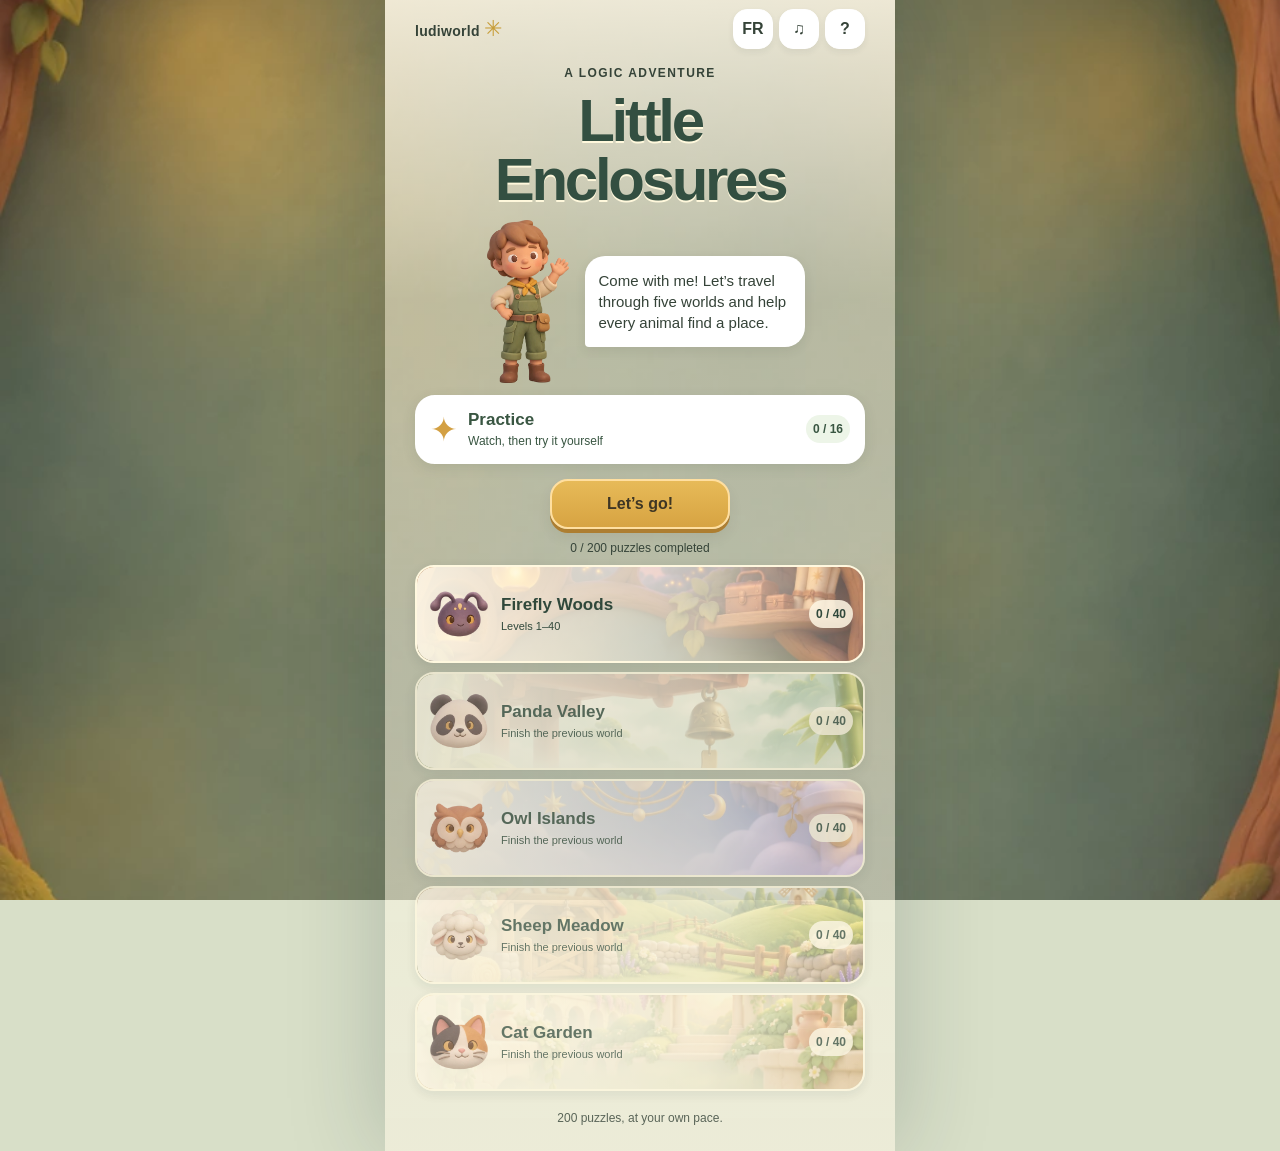
==== commit 25431ee8: "Regles sous le plateau et exercices directs d'elimination" ====
--- a/docs/index.html
+++ b/docs/index.html
@@ -30,7 +30,7 @@
     </section>
     <section id="play" class="screen" hidden>
       <header class="hud"><button id="map" class="small" aria-label="Mondes">‹</button><div><p id="worldName"></p><h1><span data-t="level">Niveau</span> <b id="number"></b><small>/ 200</small></h1></div><span id="counter"></span></header>
-      <section id="trainingCard" class="training-card" hidden aria-live="polite"><p id="trainingProgress"></p><h2 id="trainingTitle"></h2><p id="trainingInstruction"></p><button id="trainingTry" class="mission-next" hidden>À toi de jouer</button><div id="trainingValidated" hidden><span data-t="missionDone">Mission réussie !</span><button id="trainingNext" class="mission-next" data-t="nextMission">Mission suivante</button></div></section>
+      <section id="trainingCard" class="training-card" hidden aria-live="polite"><p id="trainingProgress"></p><h2 id="trainingTitle"></h2><p id="trainingInstruction"></p><div id="trainingValidated" hidden><span data-t="missionDone">Mission réussie !</span><button id="trainingNext" class="mission-next" data-t="nextMission">Mission suivante</button></div></section>
       <div class="run-score"><button id="starHelp" aria-label="Étoiles"><span id="stars" class="stars" aria-hidden="true"></span><span id="errors"></span><span class="score-help" aria-hidden="true">ⓘ</span></button></div>
       <div class="rules-mini"><button data-rule="row"><span class="mini-rule row-icon" aria-hidden="true"></span><span data-t="row">1 par ligne</span></button><button data-rule="column"><span class="mini-rule column-icon" aria-hidden="true"></span><span data-t="column">1 par colonne</span></button><button data-rule="region"><span class="mini-rule region-icon" aria-hidden="true"></span><span data-t="region">1 par enclos</span></button></div>
       <p class="apart" data-t="apart">Sans se toucher, même par un coin.</p>
@@ -46,7 +46,7 @@
   <dialog id="levels"><button class="close" data-close aria-label="Fermer">×</button><h2 id="levelTitle"></h2><div id="levelList" class="level-list"></div></dialog>
   <dialog id="victory"><img class="victory-boy" src="assets/berger.webp" alt=""><h2 id="winTitle"></h2><div id="winStars" class="stars win-stars"></div><p id="winScore"></p><p id="winText"></p><div id="winHeads" class="win-heads"></div><button id="next" class="primary" data-t="next">Continuer</button><button id="winMap" class="text-button" data-t="worlds">Les cinq mondes</button><button id="replay" class="text-button" data-t="reset">Reprendre</button></dialog>
   <dialog id="pause"><h2 data-t="pause">Petite pause</h2><p data-t="paused">Ta grille est gardée.</p></dialog>
-  <dialog id="mistake" aria-labelledby="errorTitle" aria-describedby="errorRule"><span class="mistake-sign" aria-hidden="true">!</span><h2 id="errorTitle" data-t="errorTitle">Regarde la règle</h2><p id="errorMessage"></p><div id="errorDrawing" aria-hidden="true"></div><p id="errorRule"></p><button id="ackError" class="primary" data-t="errorOK">J’ai compris</button></dialog>
+  <dialog id="mistake" class="rule-sheet" aria-labelledby="errorTitle" aria-describedby="errorRule"><span class="mistake-sign" aria-hidden="true">!</span><h2 id="errorTitle" data-t="errorTitle">Regarde la règle</h2><p id="errorMessage"></p><div id="errorDrawing" aria-hidden="true"></div><p id="errorRule"></p><button id="ackError" class="primary" data-t="errorOK">J’ai compris</button></dialog>
   <noscript>Active JavaScript pour jouer. / Enable JavaScript to play.</noscript>
 </body>
 </html>
--- a/docs/style.css
+++ b/docs/style.css
@@ -163,6 +163,34 @@
 .training-mode:not([data-lesson-id=finish]) #hint{display:none}
 .training-mode .guide-undo{outline:4px solid #e4b343;outline-offset:3px}
 .feedback[data-tone=guide]{font-size:15px;line-height:1.35;color:#3c6349;background:#fffffff2;box-shadow:inset 0 0 0 1px #dceacb;padding:8px;min-height:40px}
+.feedback:empty{visibility:hidden}
 @media(prefers-reduced-motion:no-preference){.guide-arrow{animation:guide-bob .85s ease-in-out infinite alternate}@keyframes guide-bob{from{translate:0 -4px}to{translate:0 3px}}}
 @media(max-height:720px) and (orientation:portrait){.training-mode .board-frame{width:min(100%,calc(min(240px,100dvh - 390px)*var(--ratio) + 20px));margin-top:36px;margin-bottom:9px}.training-mode #trainingInstruction{font-size:13px;min-height:38px}.training-mode .feedback{font-size:12px;min-height:28px}.training-mode .guide-hand{font-size:31px}.training-mode .guide-arrow{width:44px;height:62px}}
 @media(orientation:landscape) and (max-height:600px) and (min-width:600px){.training-mode .board-frame{width:min(100%,calc((100dvh - 120px)*var(--ratio) + 20px));margin-top:50px;grid-row:1/span 9}.training-mode #trainingInstruction{font-size:12px;min-height:30px}.training-mode .feedback{font-size:12px;min-height:30px}#trainingTry{min-height:36px;font-size:14px;margin-top:5px}.training-mode .inventory{margin-top:4px}.training-mode .guide-arrow{width:40px;height:56px}}
+
+/* La règle reste sous le plateau, qui demeure net et entièrement visible. */
+dialog.rule-sheet{position:fixed;inset:auto 0 0;margin:0 auto;width:100%;max-width:510px;max-height:min(55dvh,360px);border:0;border-radius:23px 23px 0 0;padding:14px 20px calc(12px + env(safe-area-inset-bottom));box-shadow:0 -5px 25px #2643352b;background:#fff;text-align:left}
+dialog.rule-sheet::backdrop{background:#20352c08;backdrop-filter:none}
+#mistake.rule-sheet{padding:14px 20px calc(12px + env(safe-area-inset-bottom))}
+.rule-sheet .mistake-sign,.rule-sheet #errorDrawing{display:none}
+.rule-sheet h2,#mistake.rule-sheet h2{font-size:22px;line-height:1.15;margin:0 0 7px}
+.rule-sheet #errorMessage{font-size:14px;line-height:1.3;margin:0 0 8px}
+#mistake.rule-sheet #errorRule{font-size:21px;line-height:1.25;margin:8px 0 12px}
+.rule-sheet .primary,#mistake.rule-sheet .primary{font-size:16px;min-height:44px;padding:9px 16px;margin:6px 0 3px;width:100%}
+.rule-sheet #infoContent>p{font-size:19px;line-height:1.3;margin:10px 0}.rule-sheet #infoContent>.info-note{font-size:12px!important;line-height:1.3}
+body.rule-visible .topbar{height:40px}
+body.rule-visible #play .hud{min-height:48px}
+body.rule-visible #play .run-score,body.rule-visible #play .rules-mini,body.rule-visible #play .apart,body.rule-visible #inventory,body.rule-visible #feedback,body.rule-visible #play .gesture,body.rule-visible #play .actions,body.rule-visible #play .keeper{display:none}
+body.rule-visible #play{display:flex;flex-direction:column}
+body.rule-visible #play .board-frame{width:min(100%,calc((100dvh - var(--rule-height,300px) - 130px)*var(--ratio) + 20px));margin:8px auto 0}
+.cell.rule-related{box-shadow:inset 0 0 0 2px #b98746}
+.cell.rule-attempt{box-shadow:inset 0 0 0 3px #b75342}
+.rule-preview{position:absolute;inset:6%;display:block;background-size:contain;background-position:center;background-repeat:no-repeat;opacity:.7;pointer-events:none}
+.rule-preview::after{content:'!';position:absolute;right:0;top:0;display:grid;place-items:center;width:20px;height:20px;border-radius:50%;background:#ab4e3c;color:#fff;font-weight:bold;box-shadow:0 0 0 2px #fff}
+@media(max-height:650px){#mistake.rule-sheet #errorRule{font-size:20px}.rule-sheet h2,#mistake.rule-sheet h2{font-size:20px}dialog.rule-sheet,#mistake.rule-sheet{padding:11px 15px calc(10px + env(safe-area-inset-bottom))}}
+@media(orientation:landscape) and (max-height:600px) and (min-width:600px){
+ dialog.rule-sheet{left:auto;right:10px;width:calc(50vw - 22px);max-width:430px;max-height:calc(100dvh - 110px)}
+ body.rule-visible #play{display:grid;grid-template-columns:minmax(230px,1fr) minmax(260px,1fr);column-gap:24px}
+ body.rule-visible #play .board-frame{grid-column:1;grid-row:1/span 9;width:min(100%,calc(100dvh - 75px));margin:8px auto 0}
+ body.rule-visible #play .hud{grid-column:2;grid-row:1;min-height:42px}
+}
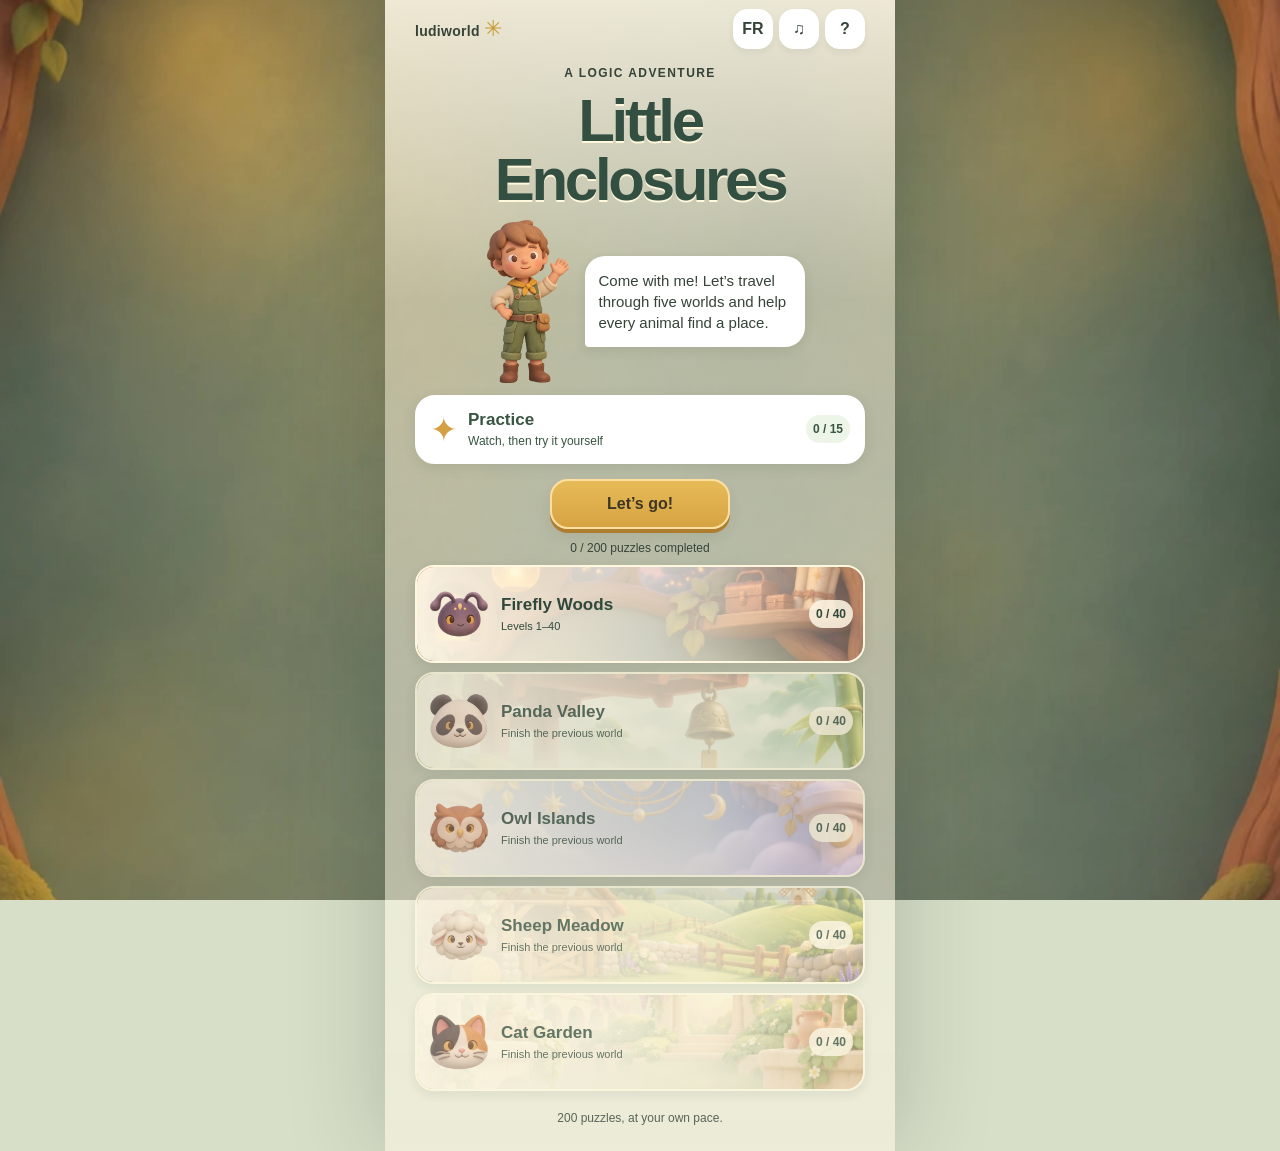
==== commit 77cc5cfe: "Placer les animaux automatiquement sans selecteur" ====
--- a/docs/index.html
+++ b/docs/index.html
@@ -35,9 +35,8 @@
       <div class="rules-mini"><button data-rule="row"><span class="mini-rule row-icon" aria-hidden="true"></span><span data-t="row">1 par ligne</span></button><button data-rule="column"><span class="mini-rule column-icon" aria-hidden="true"></span><span data-t="column">1 par colonne</span></button><button data-rule="region"><span class="mini-rule region-icon" aria-hidden="true"></span><span data-t="region">1 par enclos</span></button></div>
       <p class="apart" data-t="apart">Sans se toucher, même par un coin.</p>
       <div class="board-frame"><div id="board" role="grid" aria-label="Enclos"></div><div id="effects" aria-hidden="true"></div><div id="guideLayer" aria-hidden="true"></div></div>
-      <div id="inventory" class="inventory" aria-label="Animaux à placer"></div>
       <p id="feedback" class="feedback" aria-live="polite"></p>
-      <p class="gesture" data-t="gesture">Appui long ou double : animal · Glisse : ×</p>
+      <p class="gesture" data-t="gesture">Double appui : animal · Un appui : × · Glisse : ×</p>
       <div class="actions"><button id="undo"><b aria-hidden="true">↶</b><span data-t="undo">Annuler</span></button><button id="reset"><b aria-hidden="true">↻</b><span data-t="reset">Reprendre</span></button><button id="hint"><b aria-hidden="true">✧</b><span data-t="hint">Indice</span></button></div>
       <div class="keeper"><img src="assets/berger.webp" alt=""><span data-t="keeper">À chacun sa petite place.</span></div>
     </section>
--- a/docs/style.css
+++ b/docs/style.css
@@ -12,11 +12,11 @@
 #board{display:grid;grid-template-columns:repeat(var(--n),minmax(0,1fr));grid-template-rows:repeat(var(--rows,var(--n)),minmax(0,1fr));aspect-ratio:var(--n) / var(--rows,var(--n));border-radius:11px;overflow:hidden;touch-action:none;user-select:none;-webkit-user-select:none;position:relative}
 .cell{position:relative;display:flex;align-items:center;justify-content:center;border:0;border-radius:0;min-width:0;min-height:0;padding:0;background:var(--color);box-shadow:inset 1px 1px #ffffff30,inset -1px -1px #30433812;touch-action:none;outline-offset:-3px!important}
 .cell img{width:88%;height:88%;object-fit:contain;pointer-events:none;filter:drop-shadow(0 2px 1px #43352435)}.cell .cross{position:relative;width:30%;height:30%;pointer-events:none}.cross::before,.cross::after{content:'';position:absolute;left:43%;top:0;width:15%;height:100%;border-radius:3px;background:#4c535ac9;transform:rotate(45deg)}.cross::after{transform:rotate(-45deg)}
-.inventory{display:flex;justify-content:center;gap:3px;margin:17px 0 2px;min-height:49px}.head-choice{width:clamp(32px,9vw,48px);height:48px;border:2px solid transparent;border-radius:14px;background:#fff8e596;position:relative;padding:2px;min-width:0}.head-choice img{width:100%;height:100%;object-fit:contain}.head-choice.selected{border-color:#3f7963;background:#fff7d9}.head-choice.placed{opacity:.42}.head-choice.placed::after{content:'✓';position:absolute;right:0;bottom:-1px;color:#204f37;font-size:13px;font-weight:bold;background:#fff8e9;border-radius:50%;width:17px;height:17px}
+
 .feedback{min-height:30px;font-size:12px;line-height:1.3;text-align:center;margin:3px auto;max-width:340px;font-weight:bold}.gesture{font-size:10px;text-align:center;margin:2px 0 11px;color:#3c473f}.actions{display:flex;gap:8px;justify-content:center}.actions button{border:1px solid #fff8e7;background:#fff8e8eb;border-radius:17px;min-height:57px;flex:1;max-width:125px;display:flex;flex-direction:column;align-items:center;justify-content:center;gap:2px;box-shadow:0 4px 0 #bdaf8e;color:#3f5045;font-size:11px;font-weight:bold}.actions b{font-size:23px;line-height:1}.actions #hint{background:#f6dda1}.keeper{display:flex;align-items:center;justify-content:center;gap:9px;margin:15px 0 0;font-size:11px;font-weight:bold}.keeper img{height:65px;width:40px;object-fit:contain}.keeper span{padding:10px 12px;background:#fff8e6d9;border-radius:15px 15px 15px 0}
 dialog{max-width:min(90vw,440px);width:440px;max-height:88dvh;overflow:auto;border:2px solid #fff8e3;border-radius:26px;background:#fff8e9;color:#354338;box-shadow:0 20px 90px #122b3859;padding:27px 25px 22px;text-align:center}dialog::backdrop{background:#112a3b88;backdrop-filter:blur(4px)}dialog h2{font-size:27px;line-height:1.1;letter-spacing:-.035em;margin:7px 0 18px}dialog p{font-size:15px;line-height:1.5}.close{position:absolute;top:7px;right:9px;border:0;background:transparent;font-size:29px;color:#566754;min-width:38px;min-height:38px}.rule-list{text-align:left;padding-left:23px;line-height:1.6;font-size:15px}.rule-list li{margin:10px 0}.info-note{font-size:12px!important;opacity:.8}.level-list{display:grid;grid-template-columns:repeat(5,1fr);gap:8px}.level-list button{aspect-ratio:1;border:1px solid #d7c7a6;background:#f0e6ce;border-radius:12px;color:#465846;font-weight:bold}.level-list button.done{background:#a9c8ac}.level-list button.current{border:3px solid #426c56}.victory-boy{height:155px}.win-heads{display:flex;justify-content:center;gap:2px;margin:15px 0 22px}.win-heads img{width:calc(100% / 8);max-width:48px;object-fit:contain}.text-button{display:block;margin:18px auto 0;border:0;background:transparent;text-decoration:underline;color:#47634d;font-size:13px}#pause{pointer-events:none}
 @media(min-width:700px){#app{padding-left:30px;padding-right:30px}.world-card{height:98px}.title h1{font-size:60px}.hud{min-height:80px}}
-@media(max-height:780px) and (max-width:600px){.topbar{height:48px}.hud{min-height:58px}.apart{margin:7px 0}.inventory{margin-top:13px;min-height:43px}.head-choice{height:42px}.keeper{display:none}.feedback{min-height:27px}.actions button{min-height:51px}.screen{padding-bottom:12px}}
+@media(max-height:780px) and (max-width:600px){.topbar{height:48px}.hud{min-height:58px}.apart{margin:7px 0}.keeper{display:none}.feedback{min-height:27px}.actions button{min-height:51px}.screen{padding-bottom:12px}}
 @media(prefers-reduced-motion:no-preference){.cell img{animation:arrive .18s ease-out}@keyframes arrive{from{transform:scale(.8)}to{transform:scale(1)}}}
 
 /* Un même contour opaque pour toutes les cases. */
@@ -55,9 +55,9 @@
 .feedback[data-tone=success]{background:#e8f5d8ed;color:#3d6b42;box-shadow:inset 0 0 0 1px #7499665c}
 .feedback[data-tone=success]::before{content:'✓';margin-right:6px;font-weight:bold;font-size:17px}
 .gesture{font-size:11px;line-height:1.35;margin:4px 0 11px}
-.head-choice{transition:transform .13s,background-color .13s,opacity .16s}
-.head-choice.selected{transform:translateY(-3px);box-shadow:0 3px 0 #4b765b33}
-.head-choice.placed{transform:scale(.9)}
+
+
+
 .level-list button{display:flex;flex-direction:column;justify-content:center;align-items:center;gap:2px}.level-list small{font-size:10px}.level-stars{color:#906921;letter-spacing:1px}
 .win-stars{font-size:47px;display:flex;justify-content:center;gap:9px;margin:12px auto}.star-example{font-size:35px}
 #winScore{font-size:13px;margin:0 0 15px}
@@ -90,15 +90,15 @@
 @keyframes star-pop{from{transform:scale(.2) rotate(-15deg);opacity:0}to{transform:scale(1);opacity:1}}
 @keyframes victory-in{from{transform:translateY(12px) scale(.97);opacity:0}to{transform:none;opacity:1}}
 @media(max-height:920px){.keeper{display:none}}
-@media(max-height:800px){.topbar{height:46px}.hud{min-height:57px}.inventory{margin-top:13px;min-height:43px}.head-choice{height:42px}.screen{padding-bottom:12px}}
-@media(max-height:720px){.run-score{margin-bottom:4px}.hud{min-height:51px}.apart{margin:5px 0 7px}.inventory{margin-top:12px}.gesture{margin:1px 0 7px;font-size:10px}.actions button{min-height:48px}.board-frame{width:min(100%,calc(100dvh - 325px));margin-inline:auto}.rules-mini{padding:2px}.feedback{min-height:33px}.head-choice{height:38px}}
+@media(max-height:800px){.topbar{height:46px}.hud{min-height:57px}.screen{padding-bottom:12px}}
+@media(max-height:720px){.run-score{margin-bottom:4px}.hud{min-height:51px}.apart{margin:5px 0 7px}.gesture{margin:1px 0 7px;font-size:10px}.actions button{min-height:48px}.board-frame{width:min(100%,calc(100dvh - 325px));margin-inline:auto}.rules-mini{padding:2px}.feedback{min-height:33px}}
 @media(max-width:360px){#app{padding-left:12px;padding-right:12px}.rules-mini button{font-size:10px;gap:2px}.mini-rule{width:22px;height:22px}.hud h1{font-size:23px}.world-card strong{font-size:15px}}
 @media(prefers-reduced-motion:reduce){*,*::before,*::after{scroll-behavior:auto!important;transition:none!important}.hold-progress{animation:none}.spark{display:none}.cell-effect{opacity:.85}}
 @media(max-height:700px) and (orientation:portrait){
-  .topbar{height:40px}.small{min-height:35px;min-width:36px}.hud{min-height:45px}.hud h1{font-size:22px}.hud p{font-size:10px}.run-score{margin-bottom:3px}.rules-mini button{min-height:25px}.mini-rule{width:20px;height:20px}.apart{font-size:10px;margin:4px 0 6px}.board-frame{width:min(100%,calc(100dvh - 305px))}.inventory{min-height:36px;margin:11px 0 0}.head-choice{height:36px}.gesture{display:none}.actions button{min-height:44px}.feedback{margin:4px 0 8px;font-size:11px}
+  .topbar{height:40px}.small{min-height:35px;min-width:36px}.hud{min-height:45px}.hud h1{font-size:22px}.hud p{font-size:10px}.run-score{margin-bottom:3px}.rules-mini button{min-height:25px}.mini-rule{width:20px;height:20px}.apart{font-size:10px;margin:4px 0 6px}.board-frame{width:min(100%,calc(100dvh - 305px))}.gesture{display:none}.actions button{min-height:44px}.feedback{margin:4px 0 8px;font-size:11px}
 }
 @media(orientation:landscape) and (max-height:600px) and (min-width:600px){
-  #app{max-width:900px;padding-inline:20px}.topbar{height:44px}#play{display:grid;grid-template-columns:minmax(230px,1fr) minmax(260px,1fr);column-gap:24px;padding-bottom:8px;align-items:start}.hud{grid-column:2;grid-row:1;min-height:42px}.run-score{grid-column:2;grid-row:2;margin:0 0 4px}.rules-mini{grid-column:2;grid-row:3;padding:2px}.rules-mini button{min-height:27px}.apart{grid-column:2;grid-row:4;margin:4px 0}.board-frame{grid-column:1;grid-row:1/span 9;width:min(100%,calc(100dvh - 75px));align-self:start}.inventory{grid-column:2;grid-row:5;margin:7px 0 0;min-height:38px}.head-choice{height:38px}.feedback{grid-column:2;grid-row:6;margin:4px 0;min-height:34px}.gesture{grid-column:2;grid-row:7;margin:1px 0 7px}.actions{grid-column:2;grid-row:8}.actions button{min-height:46px}.keeper{display:none}
+  #app{max-width:900px;padding-inline:20px}.topbar{height:44px}#play{display:grid;grid-template-columns:minmax(230px,1fr) minmax(260px,1fr);column-gap:24px;padding-bottom:8px;align-items:start}.hud{grid-column:2;grid-row:1;min-height:42px}.run-score{grid-column:2;grid-row:2;margin:0 0 4px}.rules-mini{grid-column:2;grid-row:3;padding:2px}.rules-mini button{min-height:27px}.apart{grid-column:2;grid-row:4;margin:4px 0}.board-frame{grid-column:1;grid-row:1/span 9;width:min(100%,calc(100dvh - 75px));align-self:start}.feedback{grid-column:2;grid-row:6;margin:4px 0;min-height:34px}.gesture{grid-column:2;grid-row:7;margin:1px 0 7px}.actions{grid-column:2;grid-row:8}.actions button{min-height:46px}.keeper{display:none}
 }
 #mistake{border-color:#fff4d9;padding:26px 24px 22px}
 .mistake-sign{display:grid;place-items:center;width:45px;height:45px;margin:0 auto 13px;border-radius:50%;background:#b35b42;color:#fff8e9;font-size:29px;font-weight:bold;box-shadow:0 3px 0 #864a3930}
@@ -116,10 +116,10 @@
 .cell{border-radius:clamp(6px,2vw,13px);box-shadow:none}
 .cell img{width:94%;height:94%}
 .cell .cross{width:35%;height:35%}
-.small,.rules-mini,.head-choice,.actions button,dialog,.story p,.keeper span,#starHelp,.hud #counter{background-color:#fff;border-color:#fff}
+.small,.rules-mini,.actions button,dialog,.story p,.keeper span,#starHelp,.hud #counter{background-color:#fff;border-color:#fff}
 .actions #hint{background:#fff}.actions button{box-shadow:0 3px 8px #28423316}
-.head-choice.selected{background:#fff;box-shadow:0 0 0 2px #78a17e33}
-.head-choice.placed::after{background:#fff}
+
+
 .rule-drawing{border:0;background:#fff;gap:3px;padding:3px;border-radius:10px}
 .rule-drawing i{background:#edf3eb;border-radius:4px}
 .gesture-drawings>span,.rule-cards section{background:#f4f8f1}
@@ -139,7 +139,7 @@
 .training-mode .cell.training-focus{box-shadow:inset 0 0 0 3px #bf9345}
 .training-mode .cell.training-focus::after{content:'';position:absolute;inset:4px;border:1px dashed #fff9db;border-radius:9px;pointer-events:none}
 @media(max-height:720px) and (orientation:portrait){.training-mode .board-frame{width:min(100%,calc(100dvh - 350px))}.training-card{padding:10px 12px;margin-bottom:10px}#trainingTitle{font-size:18px}#trainingInstruction{font-size:12px;min-height:36px}.training-mode .feedback{min-height:26px}}
-@media(orientation:landscape) and (max-height:600px) and (min-width:600px){.training-card{grid-column:2;grid-row:2/span 3;margin:3px 0 7px;padding:9px 12px}#trainingInstruction{font-size:12px;min-height:34px}#trainingTitle{font-size:18px}.training-mode .inventory{grid-row:5}.training-mode .feedback{grid-row:6}.training-mode .actions{grid-row:8}}
+@media(orientation:landscape) and (max-height:600px) and (min-width:600px){.training-card{grid-column:2;grid-row:2/span 3;margin:3px 0 7px;padding:9px 12px}#trainingInstruction{font-size:12px;min-height:34px}#trainingTitle{font-size:18px}.training-mode .feedback{grid-row:6}.training-mode .actions{grid-row:8}}
 
 /* Une démonstration, puis un essai sur une petite grille dédiée. */
 .training-mode .board-frame{width:min(100%,calc(min(300px,100dvh - 390px)*var(--ratio) + 20px));margin:42px auto 14px;flex-shrink:0}
@@ -158,7 +158,7 @@
 .training-mode .training-card{margin-bottom:0}
 .training-mode #trainingProgress{font-size:12px;color:#527047}
 .training-mode #trainingInstruction{font-size:15px;min-height:42px}
-.training-mode .inventory{display:none}
+
 .training-mode:not([data-lesson-id=undo]):not([data-lesson-id=finish]) #undo{display:none}
 .training-mode:not([data-lesson-id=finish]) #hint{display:none}
 .training-mode .guide-undo{outline:4px solid #e4b343;outline-offset:3px}
@@ -166,7 +166,7 @@
 .feedback:empty{visibility:hidden}
 @media(prefers-reduced-motion:no-preference){.guide-arrow{animation:guide-bob .85s ease-in-out infinite alternate}@keyframes guide-bob{from{translate:0 -4px}to{translate:0 3px}}}
 @media(max-height:720px) and (orientation:portrait){.training-mode .board-frame{width:min(100%,calc(min(240px,100dvh - 390px)*var(--ratio) + 20px));margin-top:36px;margin-bottom:9px}.training-mode #trainingInstruction{font-size:13px;min-height:38px}.training-mode .feedback{font-size:12px;min-height:28px}.training-mode .guide-hand{font-size:31px}.training-mode .guide-arrow{width:44px;height:62px}}
-@media(orientation:landscape) and (max-height:600px) and (min-width:600px){.training-mode .board-frame{width:min(100%,calc((100dvh - 120px)*var(--ratio) + 20px));margin-top:50px;grid-row:1/span 9}.training-mode #trainingInstruction{font-size:12px;min-height:30px}.training-mode .feedback{font-size:12px;min-height:30px}#trainingTry{min-height:36px;font-size:14px;margin-top:5px}.training-mode .inventory{margin-top:4px}.training-mode .guide-arrow{width:40px;height:56px}}
+@media(orientation:landscape) and (max-height:600px) and (min-width:600px){.training-mode .board-frame{width:min(100%,calc((100dvh - 120px)*var(--ratio) + 20px));margin-top:50px;grid-row:1/span 9}.training-mode #trainingInstruction{font-size:12px;min-height:30px}.training-mode .feedback{font-size:12px;min-height:30px}#trainingTry{min-height:36px;font-size:14px;margin-top:5px}.training-mode .guide-arrow{width:40px;height:56px}}
 
 /* La règle reste sous le plateau, qui demeure net et entièrement visible. */
 dialog.rule-sheet{position:fixed;inset:auto 0 0;margin:0 auto;width:100%;max-width:510px;max-height:min(55dvh,360px);border:0;border-radius:23px 23px 0 0;padding:14px 20px calc(12px + env(safe-area-inset-bottom));box-shadow:0 -5px 25px #2643352b;background:#fff;text-align:left}
@@ -180,7 +180,7 @@
 .rule-sheet #infoContent>p{font-size:19px;line-height:1.3;margin:10px 0}.rule-sheet #infoContent>.info-note{font-size:12px!important;line-height:1.3}
 body.rule-visible .topbar{height:40px}
 body.rule-visible #play .hud{min-height:48px}
-body.rule-visible #play .run-score,body.rule-visible #play .rules-mini,body.rule-visible #play .apart,body.rule-visible #inventory,body.rule-visible #feedback,body.rule-visible #play .gesture,body.rule-visible #play .actions,body.rule-visible #play .keeper{display:none}
+body.rule-visible #play .run-score,body.rule-visible #play .rules-mini,body.rule-visible #play .apart,body.rule-visible #feedback,body.rule-visible #play .gesture,body.rule-visible #play .actions,body.rule-visible #play .keeper{display:none}
 body.rule-visible #play{display:flex;flex-direction:column}
 body.rule-visible #play .board-frame{width:min(100%,calc((100dvh - var(--rule-height,300px) - 130px)*var(--ratio) + 20px));margin:8px auto 0}
 .cell.rule-related{box-shadow:inset 0 0 0 2px #b98746}
